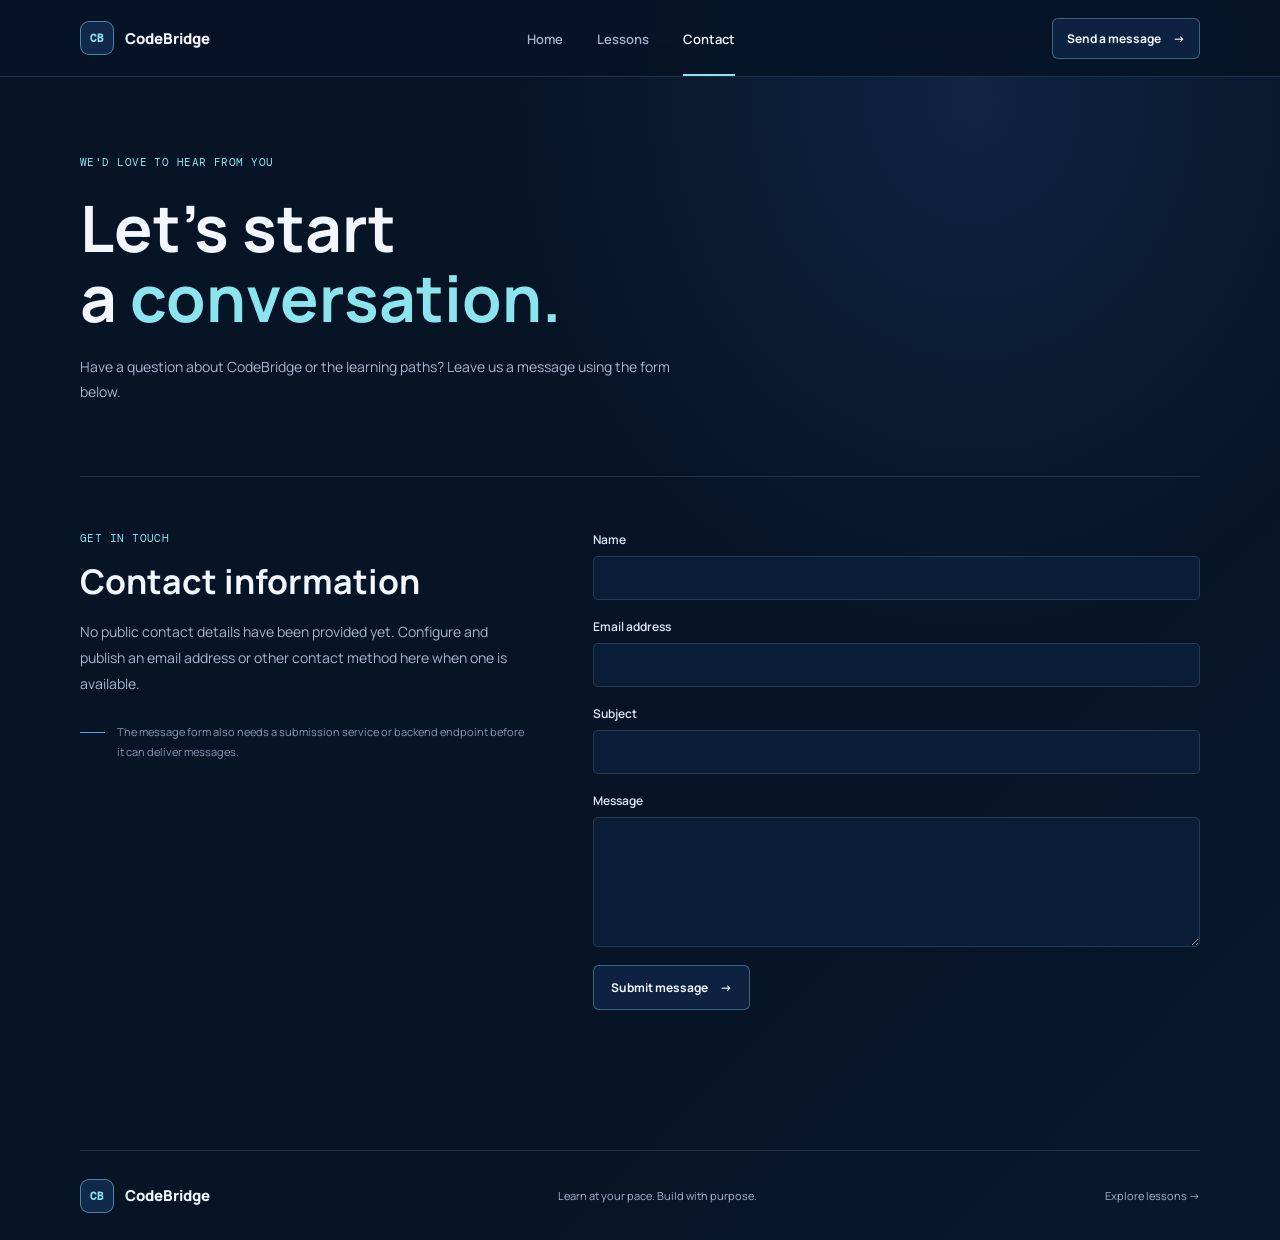
==== contact.html @ 67f144b0 "Describe your update" ====
<!DOCTYPE html>
<html lang="en">
<head>
    <meta charset="UTF-8">
    <meta name="viewport" content="width=device-width, initial-scale=1.0">
    <meta name="description" content="Get in touch with the CodeBridge team.">
    <link rel="stylesheet" href="codebridge.css">
    <script src="codebridge.js" defer></script>
    <title>Contact | CodeBridge</title>
</head>
<body>
    <header class="site-header">
        <nav class="navigation" aria-label="Main navigation">
            <a class="brand" href="index.html" aria-label="CodeBridge home">
                <span class="brand-mark" aria-hidden="true">CB</span>
                <span>CodeBridge</span>
            </a>
            <div class="nav-links">
                <a class="nav-link" href="index.html">Home</a>
                <a class="nav-link" href="lessons.html">Lessons</a>
                <a class="nav-link active" href="contact.html" aria-current="page">Contact</a>
            </div>
            <a class="nav-action" href="#contact-form">Send a message <span aria-hidden="true">&#8594;</span></a>
        </nav>
    </header>

    <main class="page-main contact-main">
        <section class="page-hero contact-hero" aria-labelledby="contact-title">
            <p class="eyebrow"><span class="status-dot"></span> WE'D LOVE TO HEAR FROM YOU</p>
            <h1 id="contact-title">Let's start<br>a <span>conversation.</span></h1>
            <p class="intro-copy">Have a question about CodeBridge or the learning paths? Leave us a message using the form below.</p>
        </section>

        <section class="contact-layout" aria-label="Contact information and message form">
            <div class="contact-info">
                <p class="eyebrow">GET IN TOUCH</p>
                <h2>Contact information</h2>
                <p>No public contact details have been provided yet. Configure and publish an email address or other contact method here when one is available.</p>
                <div class="setup-note"><span class="note-rule"></span><p>The message form also needs a submission service or backend endpoint before it can deliver messages.</p></div>
            </div>

            <form class="contact-form" id="contact-form" method="post">
                <div class="form-field">
                    <label for="name">Name</label>
                    <input id="name" name="name" type="text" autocomplete="name" required>
                </div>
                <div class="form-field">
                    <label for="email">Email address</label>
                    <input id="email" name="email" type="email" autocomplete="email" required>
                </div>
                <div class="form-field">
                    <label for="subject">Subject</label>
                    <input id="subject" name="subject" type="text" required>
                </div>
                <div class="form-field">
                    <label for="message">Message</label>
                    <textarea id="message" name="message" rows="5" required></textarea>
                </div>
                <button class="primary-link form-submit" type="submit">Submit message <span aria-hidden="true">&#8594;</span></button>
                <p class="form-status" id="form-status" role="status" aria-live="polite"></p>
            </form>
        </section>
    </main>

    <footer class="site-footer">
        <a class="brand" href="index.html"><span class="brand-mark" aria-hidden="true">CB</span><span>CodeBridge</span></a>
        <p>Learn at your pace. Build with purpose.</p>
        <a href="lessons.html">Explore lessons <span aria-hidden="true">&#8594;</span></a>
    </footer>
</body>
</html>
---- codebridge.css ----
@import url('https://fonts.googleapis.com/css2?family=DM+Mono:wght@400;500&family=Manrope:wght@400;500;600;700;800&display=swap');

:root {
	color-scheme: dark;
	--navy-950: #071426;
	--navy-900: #0a1b33;
	--navy-800: #102849;
	--blue-500: #5e9bff;
	--cyan-300: #8ce4ee;
	--ink: #f1f6ff;
	--muted: #a5b5cc;
	--line: rgba(181, 205, 236, 0.16);
}

* {
	box-sizing: border-box;
}

html {
	scroll-behavior: smooth;
}

body {
	min-width: 320px;
	margin: 0;
	color: var(--ink);
	background-color: var(--navy-950);
	background-image: radial-gradient(ellipse at 76% 8%, rgba(37, 88, 151, 0.24), transparent 33%), linear-gradient(135deg, transparent 70%, rgba(16, 40, 73, 0.22));
	font-family: 'Manrope', 'Segoe UI', sans-serif;
}

a {
	color: inherit;
	text-decoration: none;
}

.site-header {
	position: sticky;
	z-index: 2;
	top: 0;
	border-bottom: 1px solid var(--line);
	background: rgba(7, 20, 38, 0.92);
	backdrop-filter: blur(16px);
}

.navigation {
	display: flex;
	width: min(1120px, calc(100% - 64px));
	min-height: 76px;
	margin: 0 auto;
	align-items: center;
	justify-content: space-between;
	gap: 28px;
}

.brand {
	display: inline-flex;
	align-items: center;
	gap: 11px;
	font-size: 15px;
	font-weight: 800;
	white-space: nowrap;
}

.brand-mark {
	display: grid;
	width: 34px;
	height: 34px;
	place-items: center;
	border: 1px solid rgba(140, 228, 238, 0.5);
	border-radius: 9px;
	color: var(--cyan-300);
	background: var(--navy-800);
	font-family: 'DM Mono', monospace;
	font-size: 11px;
}

.nav-links {
	display: flex;
	align-items: center;
	gap: 34px;
}

.nav-link {
	position: relative;
	padding: 29px 0 27px;
	color: var(--muted);
	font-size: 13px;
	font-weight: 600;
	transition: color 160ms ease;
}

.nav-link:hover,
.nav-link.active {
	color: var(--ink);
}

.nav-link.active::after {
	position: absolute;
	right: 0;
	bottom: -1px;
	left: 0;
	height: 2px;
	background: var(--cyan-300);
	content: '';
}

.nav-action,
.primary-link {
	display: inline-flex;
	align-items: center;
	justify-content: center;
	gap: 12px;
	border: 1px solid rgba(140, 228, 238, 0.35);
	border-radius: 6px;
	color: var(--ink);
	background: rgba(16, 40, 73, 0.76);
	font-size: 12px;
	font-weight: 700;
	transition: border-color 160ms ease, background 160ms ease, transform 160ms ease;
}

.nav-action {
	padding: 11px 14px;
	white-space: nowrap;
}

.nav-action:hover,
.primary-link:hover {
	transform: translateY(-2px);
	border-color: var(--cyan-300);
	background: #17375d;
}

main {
	width: min(1120px, calc(100% - 64px));
	margin: 0 auto;
}

.intro {
	position: relative;
	display: flex;
	overflow: hidden;
	min-height: 480px;
	padding: 86px 0 76px;
	flex-direction: column;
	align-items: flex-start;
	justify-content: center;
	border-bottom: 1px solid var(--line);
}

.intro::after {
	position: absolute;
	top: 65px;
	right: 4%;
	width: min(32vw, 330px);
	aspect-ratio: 1;
	border: 1px solid rgba(94, 155, 255, 0.18);
	border-radius: 50%;
	background: repeating-linear-gradient(0deg, transparent 0 27px, rgba(140, 228, 238, 0.07) 28px 29px), repeating-linear-gradient(90deg, transparent 0 27px, rgba(140, 228, 238, 0.07) 28px 29px);
	content: '';
	mask-image: radial-gradient(circle, #000 0 60%, transparent 61%);
	pointer-events: none;
}

.eyebrow {
	margin: 0;
	color: var(--cyan-300);
	font-family: 'DM Mono', monospace;
	font-size: 11px;
	letter-spacing: 0.04em;
}

.intro > .eyebrow {
	display: flex;
	align-items: center;
	gap: 10px;
	margin-bottom: 24px;
	color: #b9c9df;
	font-family: 'Manrope', 'Segoe UI', sans-serif;
	font-size: 12px;
}

.status-dot {
	width: 7px;
	height: 7px;
	border-radius: 50%;
	background: var(--cyan-300);
	box-shadow: 0 0 14px rgba(140, 228, 238, 0.7);
}

h1,
h2,
p {
	margin-top: 0;
}

h1 {
	z-index: 1;
	margin-bottom: 20px;
	font-size: clamp(42px, 6vw, 70px);
	line-height: 1.08;
	font-weight: 700;
}

h1 span,
.about-section p span {
	color: var(--cyan-300);
}

.intro-copy {
	z-index: 1;
	max-width: 470px;
	margin-bottom: 27px;
	color: var(--muted);
	font-size: 14px;
	line-height: 1.8;
}

.primary-link {
	z-index: 1;
	padding: 14px 17px;
}

.intro-note {
	display: flex;
	margin-top: 48px;
	align-items: center;
	gap: 12px;
	color: #8194af;
	font-size: 11px;
}

.note-rule {
	width: 28px;
	height: 1px;
	background: var(--blue-500);
}

.learning-section {
	display: grid;
	padding: 66px 0 70px;
	grid-template-columns: 0.8fr 1.2fr;
	gap: 64px;
}

.section-heading .eyebrow {
	margin-bottom: 13px;
}

h2 {
	margin-bottom: 0;
	font-size: 27px;
	line-height: 1.3;
}

.topic-list {
	border-top: 1px solid var(--line);
}

.topic {
	display: grid;
	min-height: 91px;
	padding: 18px 0;
	align-items: center;
	grid-template-columns: 42px 1fr 20px;
	gap: 13px;
	border-bottom: 1px solid var(--line);
}

.topic-number,
.topic-arrow {
	color: var(--cyan-300);
	font-family: 'DM Mono', monospace;
	font-size: 11px;
}

.topic-text {
	display: grid;
	gap: 6px;
}

.topic-text strong {
	font-size: 13px;
	font-weight: 700;
}

.topic-text > span {
	color: var(--muted);
	font-size: 11px;
	line-height: 1.6;
}

.topic-arrow {
	transition: transform 160ms ease;
}

.topic:hover .topic-arrow {
	transform: translate(2px, -2px);
}

.about-section {
	display: flex;
	min-height: 126px;
	padding: 25px 0;
	align-items: center;
	gap: 22px;
	border-top: 1px solid var(--line);
}

.about-mark {
	color: var(--blue-500);
	font-family: 'DM Mono', monospace;
	font-size: 25px;
}

.about-section p {
	margin: 0;
	color: #c2cee0;
	font-size: 14px;
}

@media (max-width: 700px) {
	.navigation,
	main {
		width: min(100% - 36px, 540px);
	}

	.navigation {
		min-height: 68px;
		flex-wrap: wrap;
		gap: 0 18px;
	}

	.brand {
		margin-right: auto;
	}

	.nav-action {
		display: none;
	}

	.nav-links {
		gap: 20px;
	}

	.nav-link {
		padding: 25px 0 23px;
		font-size: 12px;
	}

	.intro {
		min-height: 440px;
		padding: 72px 0 60px;
	}

	.intro::after {
		top: 75px;
		right: -4%;
		width: 48vw;
		opacity: 0.65;
	}

	.learning-section {
		padding: 48px 0;
		grid-template-columns: 1fr;
		gap: 28px;
	}
}

@media (max-width: 420px) {
	.navigation,
	main {
		width: calc(100% - 28px);
	}

	.brand {
		font-size: 13px;
	}

	.brand-mark {
		width: 30px;
		height: 30px;
	}

	.nav-links {
		gap: 14px;
	}

	.nav-link {
		font-size: 11px;
	}

	.intro::after {
		right: -10%;
		opacity: 0.4;
	}

	.topic {
		grid-template-columns: 28px 1fr 16px;
		gap: 8px;
	}
}

/* Shared page content */
.page-main {
	padding-bottom: 30px;
}

.home-hero {
	min-height: 500px;
}

.home-section {
	padding: 70px 0;
	border-bottom: 1px solid var(--line);
}

.home-section.about-section {
	display: grid;
	min-height: auto;
	grid-template-columns: 1fr auto;
	gap: 48px;
}

.home-section-copy {
	max-width: 700px;
}

.home-section-copy .eyebrow,
.section-heading .eyebrow {
	margin-bottom: 14px;
}

.home-section-copy h2,
.section-heading h2,
.contact-info h2 {
	max-width: 600px;
	margin-bottom: 16px;
	font-size: clamp(25px, 3vw, 34px);
}

.home-section-copy > p:last-child,
.section-intro,
.contact-info > p:not(.eyebrow) {
	max-width: 680px;
	margin-bottom: 0;
	color: var(--muted);
	font-size: 14px;
	line-height: 1.85;
}

.about-mark {
	align-self: center;
	font-size: 48px;
}

.offerings-section .section-heading {
	margin-bottom: 30px;
}

.feature-grid,
.lesson-grid {
	display: grid;
	grid-template-columns: repeat(3, minmax(0, 1fr));
	gap: 16px;
}

.feature-card,
.lesson-card {
	padding: 24px;
	border: 1px solid var(--line);
	border-radius: 8px;
	background: rgba(16, 40, 73, 0.42);
	transition: border-color 160ms ease, transform 160ms ease, background 160ms ease;
}

.feature-card:hover,
.lesson-card:hover {
	transform: translateY(-3px);
	border-color: rgba(140, 228, 238, 0.48);
	background: rgba(16, 40, 73, 0.72);
}

.feature-number,
.lesson-level {
	color: var(--cyan-300);
	font-family: 'DM Mono', monospace;
	font-size: 11px;
	letter-spacing: 0.06em;
}

.feature-card h3,
.lesson-card h3 {
	margin: 21px 0 10px;
	font-size: 16px;
}

.feature-card p,
.lesson-card p {
	margin: 0;
	color: var(--muted);
	font-size: 12px;
	line-height: 1.8;
}

.paths-section .section-heading {
	margin-bottom: 12px;
}

.path-list {
	display: flex;
	margin-top: 25px;
	flex-wrap: wrap;
	gap: 10px;
}

.path-chip {
	display: inline-flex;
	min-height: 43px;
	padding: 0 15px;
	align-items: center;
	gap: 15px;
	border: 1px solid var(--line);
	border-radius: 6px;
	color: var(--ink);
	background: rgba(16, 40, 73, 0.5);
	font-size: 12px;
	font-weight: 700;
	transition: border-color 160ms ease, background 160ms ease;
}

.path-chip:hover {
	border-color: var(--cyan-300);
	background: var(--navy-800);
}

.path-chip span,
.benefit-row span {
	color: var(--cyan-300);
	font-family: 'DM Mono', monospace;
}

.benefit-row {
	display: grid;
	grid-template-columns: repeat(3, minmax(0, 1fr));
	gap: 20px;
}

.benefit-row p {
	margin: 0;
	color: #c2cee0;
	font-size: 13px;
	line-height: 1.8;
}

.benefit-row span {
	display: block;
	margin-bottom: 10px;
	font-size: 11px;
}

.callout-section {
	display: flex;
	margin: 42px 0 60px;
	padding: 32px;
	align-items: center;
	justify-content: space-between;
	gap: 24px;
	border: 1px solid rgba(140, 228, 238, 0.24);
	border-radius: 8px;
	background: linear-gradient(110deg, rgba(16, 40, 73, 0.9), rgba(10, 27, 51, 0.65));
}

.callout-section h2 {
	margin: 12px 0 8px;
	font-size: clamp(22px, 3vw, 30px);
}

.callout-section > div > p:last-child {
	margin: 0;
	color: var(--muted);
	font-size: 13px;
}

.site-footer {
	display: flex;
	width: min(1120px, calc(100% - 64px));
	min-height: 90px;
	margin: 0 auto;
	align-items: center;
	justify-content: space-between;
	gap: 20px;
	border-top: 1px solid var(--line);
}

.site-footer p,
.site-footer > a:last-child {
	margin: 0;
	color: var(--muted);
	font-size: 11px;
}

.site-footer > a:last-child:hover {
	color: var(--cyan-300);
}

.page-hero {
	position: relative;
	overflow: hidden;
	padding: 78px 0 60px;
	border-bottom: 1px solid var(--line);
}

.page-hero h1 {
	position: relative;
	z-index: 1;
	margin: 24px 0 20px;
	font-size: clamp(42px, 6vw, 64px);
	line-height: 1.1;
}

.page-hero h1 span {
	color: var(--cyan-300);
}

.page-hero .intro-copy {
	max-width: 600px;
}

.subject-nav {
	position: sticky;
	z-index: 1;
	top: 76px;
	display: flex;
	margin: 0;
	padding: 14px 0;
	flex-wrap: wrap;
	gap: 10px;
	border-bottom: 1px solid var(--line);
	background: rgba(7, 20, 38, 0.94);
	backdrop-filter: blur(16px);
}

.subject-nav a {
	padding: 8px 12px;
	border: 1px solid transparent;
	border-radius: 5px;
	color: var(--muted);
	font-size: 12px;
	transition: color 160ms ease, border-color 160ms ease;
}

.subject-nav a:hover {
	border-color: var(--line);
	color: var(--cyan-300);
}

.lesson-subject {
	padding: 54px 0 36px;
	border-bottom: 1px solid var(--line);
	scroll-margin-top: 135px;
}

.subject-heading {
	display: grid;
	margin-bottom: 22px;
	grid-template-columns: minmax(160px, 0.65fr) 1fr;
	align-items: end;
	column-gap: 28px;
}

.subject-heading .eyebrow {
	grid-column: 1 / -1;
	margin-bottom: 9px;
}

.subject-heading h2 {
	margin: 0;
	font-size: 28px;
}

.subject-heading > p:last-child {
	max-width: 460px;
	margin: 0;
	color: var(--muted);
	font-size: 12px;
	line-height: 1.7;
}

.lesson-card {
	display: flex;
	min-height: 245px;
	flex-direction: column;
	align-items: flex-start;
}

.lesson-card h3 {
	margin-top: 19px;
}

.lesson-card p {
	margin-bottom: 22px;
}

.lesson-button {
	display: inline-flex;
	margin-top: auto;
	align-items: center;
	gap: 10px;
	color: var(--cyan-300);
	font-size: 12px;
	font-weight: 700;
}

.lesson-button span {
	transition: transform 160ms ease;
}

.lesson-button:hover span {
	transform: translateX(3px);
}

.lesson-placeholders {
	display: grid;
	margin-top: 12px;
	gap: 8px;
}

.lesson-placeholders details {
	border: 1px solid var(--line);
	border-radius: 6px;
	background: rgba(7, 20, 38, 0.55);
	scroll-margin-top: 150px;
}

.lesson-placeholders summary {
	display: flex;
	padding: 13px 16px;
	align-items: center;
	justify-content: space-between;
	gap: 15px;
	color: #dce8f8;
	cursor: pointer;
	font-size: 12px;
	font-weight: 700;
}

.lesson-placeholders summary span {
	color: var(--muted);
	font-size: 10px;
	font-weight: 400;
}

.lesson-placeholders details > p {
	margin: 0;
	padding: 0 16px 15px;
	color: var(--muted);
	font-size: 12px;
	line-height: 1.7;
}

.contact-main {
	min-height: calc(100vh - 168px);
}

.contact-hero {
	padding-bottom: 45px;
}

.contact-layout {
	display: grid;
	padding: 54px 0 74px;
	grid-template-columns: 0.85fr 1.15fr;
	gap: 64px;
}

.contact-info h2 {
	margin-top: 14px;
}

.setup-note {
	display: flex;
	margin-top: 25px;
	align-items: flex-start;
	gap: 12px;
}

.setup-note .note-rule {
	margin-top: 10px;
	flex: 0 0 25px;
}

.setup-note p {
	margin: 0;
	color: #8499b5;
	font-size: 11px;
	line-height: 1.8;
}

.contact-form {
	display: grid;
	gap: 18px;
}

.form-field {
	display: grid;
	gap: 8px;
}

.form-field label {
	color: #dce8f8;
	font-size: 12px;
	font-weight: 600;
}

.form-field input,
.form-field textarea {
	width: 100%;
	padding: 12px 13px;
	border: 1px solid var(--line);
	border-radius: 5px;
	outline: none;
	color: var(--ink);
	background: rgba(16, 40, 73, 0.48);
	font: inherit;
	font-size: 13px;
	transition: border-color 160ms ease, box-shadow 160ms ease;
}

.form-field input:focus,
.form-field textarea:focus {
	border-color: var(--cyan-300);
	box-shadow: 0 0 0 3px rgba(140, 228, 238, 0.1);
}

.form-field textarea {
	min-height: 130px;
	resize: vertical;
}

.form-submit {
	justify-self: start;
	padding: 13px 17px;
	cursor: pointer;
	font-family: inherit;
}

.form-status {
	min-height: 1.5em;
	margin: 0;
	color: var(--cyan-300);
	font-size: 12px;
	line-height: 1.6;
}

:focus-visible {
	outline: 2px solid var(--cyan-300);
	outline-offset: 3px;
}

@media (max-width: 700px) {
	.home-section,
	.lesson-subject {
		padding: 48px 0;
	}

	.home-section.about-section {
		grid-template-columns: 1fr;
		gap: 18px;
	}

	.about-mark {
		justify-self: start;
		font-size: 32px;
	}

	.feature-grid,
	.benefit-row,
	.lesson-grid {
		grid-template-columns: 1fr;
	}

	.feature-card {
		padding: 20px;
	}

	.callout-section {
		margin: 30px 0 42px;
		padding: 24px;
		align-items: flex-start;
		flex-direction: column;
	}

	.site-footer {
		width: min(100% - 36px, 540px);
		min-height: 110px;
		flex-wrap: wrap;
		padding: 18px 0;
	}

	.subject-nav {
		top: 68px;
	}

	.subject-heading {
		grid-template-columns: 1fr;
		gap: 8px;
	}

	.lesson-card {
		min-height: 210px;
	}

	.contact-layout {
		padding: 42px 0 55px;
		grid-template-columns: 1fr;
		gap: 34px;
	}
}

@media (max-width: 420px) {
	.site-footer {
		width: calc(100% - 28px);
	}

	.site-footer p {
		order: 1;
		width: 100%;
	}

	.page-hero {
		padding-top: 58px;
	}

	.subject-nav {
		gap: 3px;
	}

	.subject-nav a {
		padding: 8px;
		font-size: 11px;
	}

	.lesson-placeholders summary {
		align-items: flex-start;
		flex-direction: column;
		gap: 5px;
	}
}

@media (prefers-reduced-motion: reduce) {
	* {
		scroll-behavior: auto !important;
		transition-duration: 0.01ms !important;
	}
}
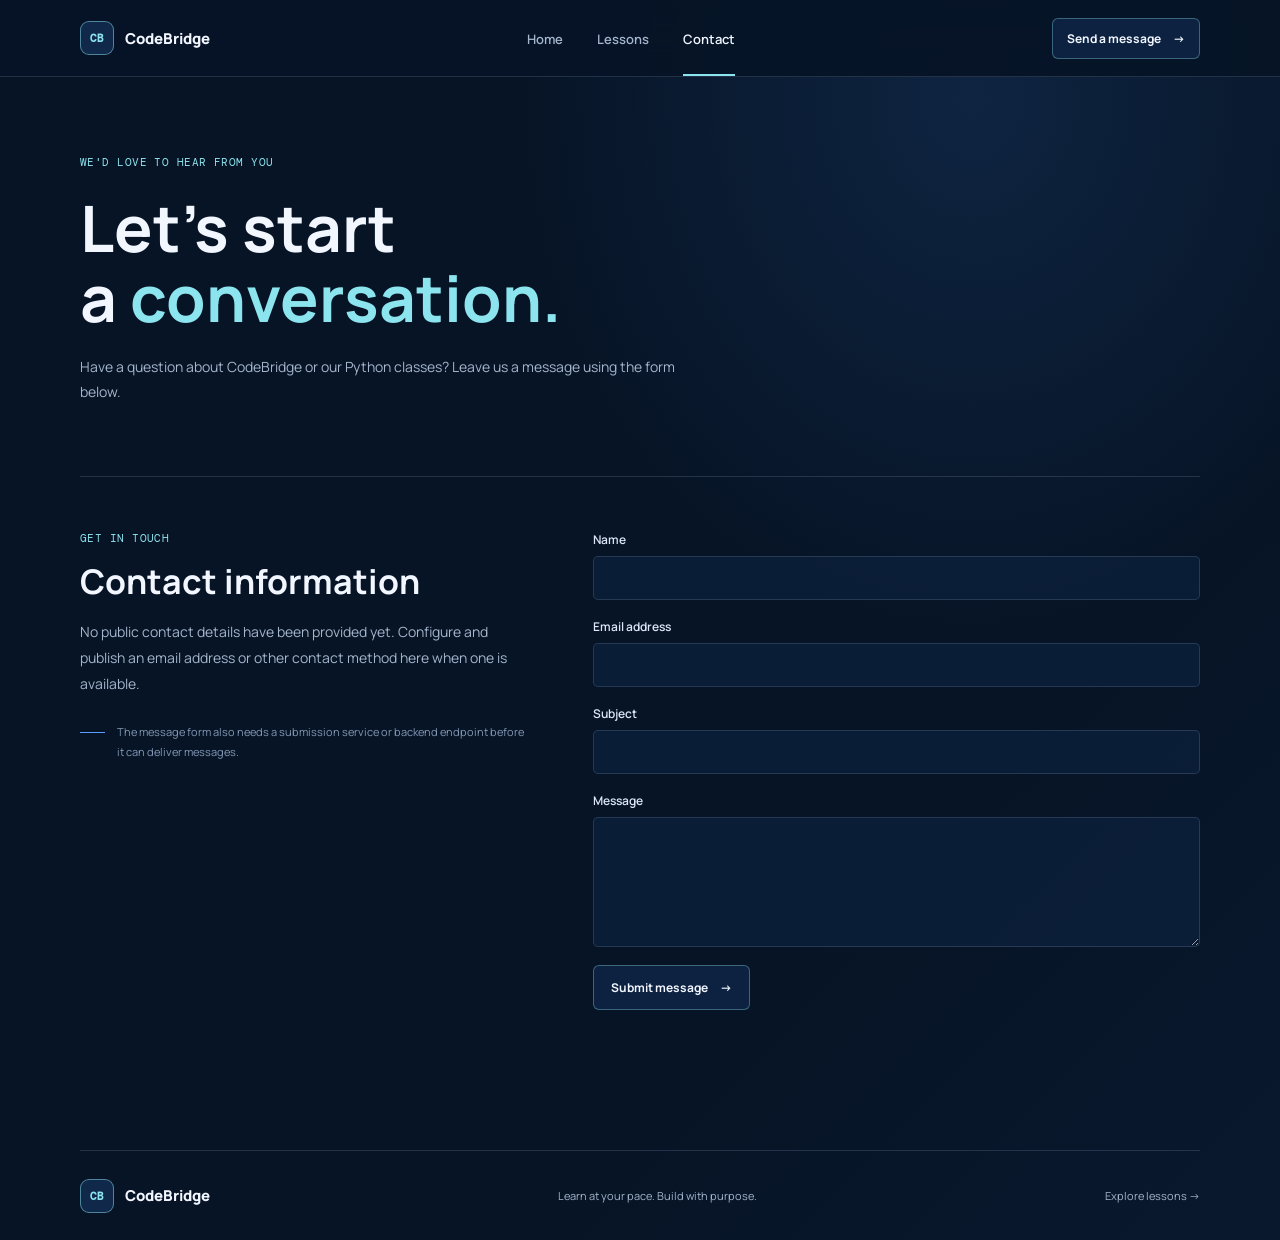
==== commit 31c25df3: "Describe your update" ====
--- a/contact.html
+++ b/contact.html
@@ -3,7 +3,7 @@
 <head>
     <meta charset="UTF-8">
     <meta name="viewport" content="width=device-width, initial-scale=1.0">
-    <meta name="description" content="Get in touch with the CodeBridge team.">
+    <meta name="description" content="Get in touch with the CodeBridge team about Python classes.">
     <link rel="stylesheet" href="codebridge.css">
     <script src="codebridge.js" defer></script>
     <title>Contact | CodeBridge</title>
@@ -28,7 +28,7 @@
         <section class="page-hero contact-hero" aria-labelledby="contact-title">
             <p class="eyebrow"><span class="status-dot"></span> WE'D LOVE TO HEAR FROM YOU</p>
             <h1 id="contact-title">Let's start<br>a <span>conversation.</span></h1>
-            <p class="intro-copy">Have a question about CodeBridge or the learning paths? Leave us a message using the form below.</p>
+            <p class="intro-copy">Have a question about CodeBridge or our Python classes? Leave us a message using the form below.</p>
         </section>
 
         <section class="contact-layout" aria-label="Contact information and message form">
--- a/codebridge.css
+++ b/codebridge.css
@@ -955,3 +955,482 @@
 		transition-duration: 0.01ms !important;
 	}
 }
+
+/* Python-focused homepage and class filters */
+.home-hero {
+	display: grid;
+	min-height: 550px;
+	padding: 76px 0;
+	grid-template-columns: minmax(0, 1.2fr) minmax(280px, 0.8fr);
+	align-items: center;
+	gap: clamp(35px, 7vw, 90px);
+}
+
+.hero-content {
+	position: relative;
+	z-index: 1;
+}
+
+.hero-content h1 {
+	margin: 22px 0;
+	font-size: clamp(46px, 6.4vw, 72px);
+	letter-spacing: -0.045em;
+	line-height: 1.08;
+}
+
+.hero-content .intro-copy {
+	max-width: 500px;
+	font-size: 15px;
+}
+
+.hero-actions {
+	display: flex;
+	align-items: center;
+	flex-wrap: wrap;
+	gap: 20px;
+}
+
+.secondary-link,
+.text-link {
+	display: inline-flex;
+	align-items: center;
+	gap: 8px;
+	color: #c2cee0;
+	font-size: 12px;
+	font-weight: 700;
+	transition: color 160ms ease;
+}
+
+.secondary-link:hover,
+.text-link:hover {
+	color: var(--cyan-300);
+}
+
+.hero-actions .primary-link {
+	padding: 14px 17px;
+}
+
+.hero-content .intro-note {
+	margin-top: 34px;
+}
+
+.hero-code {
+	position: relative;
+	z-index: 1;
+	padding: 20px 22px 17px;
+	border: 1px solid rgba(140, 228, 238, 0.2);
+	border-radius: 9px;
+	background: linear-gradient(145deg, rgba(16, 40, 73, 0.93), rgba(7, 20, 38, 0.94));
+	box-shadow: 0 24px 65px rgba(0, 0, 0, 0.2);
+}
+
+.hero-code::before {
+	position: absolute;
+	z-index: -1;
+	inset: -12px;
+	border: 1px solid rgba(94, 155, 255, 0.12);
+	border-radius: 13px;
+	content: '';
+}
+
+.code-window-bar {
+	display: flex;
+	padding-bottom: 17px;
+	align-items: center;
+	gap: 6px;
+	border-bottom: 1px solid var(--line);
+}
+
+.code-window-bar > span:not(:last-child) {
+	width: 7px;
+	height: 7px;
+	border-radius: 50%;
+	background: #54708f;
+}
+
+.code-window-bar > span:first-child {
+	background: #f08b82;
+}
+
+.code-window-bar > span:nth-child(2) {
+	background: #efc16e;
+}
+
+.code-window-bar > span:nth-child(3) {
+	background: #7cc99c;
+}
+
+.code-window-bar > span:last-child {
+	margin-left: auto;
+	color: var(--muted);
+	font-family: 'DM Mono', monospace;
+	font-size: 10px;
+}
+
+.hero-code pre {
+	overflow-x: auto;
+	margin: 20px 0;
+	color: #dce8f8;
+	font-family: 'DM Mono', monospace;
+	font-size: clamp(10px, 1.1vw, 12px);
+	line-height: 2;
+}
+
+.code-purple {
+	color: #c9a1ff;
+}
+
+.code-cyan {
+	color: var(--cyan-300);
+}
+
+.code-green {
+	color: #a6dcae;
+}
+
+.hero-code > p {
+	display: flex;
+	margin: 0;
+	align-items: center;
+	gap: 9px;
+	color: var(--muted);
+	font-size: 10px;
+}
+
+.hero-code .status-dot {
+	width: 6px;
+	height: 6px;
+}
+
+.about-stat {
+	display: flex;
+	width: 170px;
+	min-height: 130px;
+	padding: 20px;
+	align-items: flex-start;
+	flex-direction: column;
+	justify-content: space-between;
+	border: 1px solid var(--line);
+	border-radius: 8px;
+	background: rgba(16, 40, 73, 0.42);
+}
+
+.about-stat > span {
+	color: var(--cyan-300);
+	font-family: 'DM Mono', monospace;
+	font-size: 28px;
+}
+
+.about-stat p {
+	margin: 0;
+	color: var(--muted);
+	font-size: 10px;
+	line-height: 1.7;
+}
+
+.about-stat strong {
+	color: var(--ink);
+	font-size: 12px;
+}
+
+.section-heading-row {
+	display: flex;
+	margin-bottom: 32px;
+	align-items: flex-end;
+	justify-content: space-between;
+	gap: 30px;
+}
+
+.section-heading-row .section-intro {
+	max-width: 390px;
+}
+
+.feature-card {
+	min-height: 190px;
+	padding: 26px;
+}
+
+.feature-card h3 {
+	margin-top: 25px;
+}
+
+.path-section {
+	display: grid;
+	grid-template-columns: 0.85fr 1.15fr;
+	gap: clamp(40px, 8vw, 100px);
+}
+
+.path-copy h2 {
+	margin: 13px 0;
+	font-size: clamp(28px, 3.5vw, 38px);
+	line-height: 1.25;
+}
+
+.path-copy > p:not(.eyebrow) {
+	max-width: 400px;
+	margin-bottom: 23px;
+	color: var(--muted);
+	font-size: 13px;
+	line-height: 1.8;
+}
+
+.path-steps {
+	margin: 0;
+	padding: 0;
+	list-style: none;
+	border-top: 1px solid var(--line);
+}
+
+.path-steps li {
+	display: grid;
+	min-height: 82px;
+	padding: 17px 0;
+	align-items: center;
+	grid-template-columns: 35px 1fr 20px;
+	gap: 13px;
+	border-bottom: 1px solid var(--line);
+}
+
+.path-steps li > span:first-child,
+.path-step-arrow {
+	color: var(--cyan-300);
+	font-family: 'DM Mono', monospace;
+	font-size: 11px;
+}
+
+.path-steps strong {
+	font-size: 13px;
+}
+
+.path-steps p {
+	margin: 5px 0 0;
+	color: var(--muted);
+	font-size: 11px;
+	line-height: 1.6;
+}
+
+.quick-check {
+	display: grid;
+	grid-template-columns: 0.9fr 1.1fr;
+	align-items: center;
+	gap: 50px;
+}
+
+.quick-check h2 {
+	margin: 14px 0 10px;
+	font-size: clamp(23px, 3vw, 31px);
+}
+
+.quick-check h2 code {
+	color: var(--cyan-300);
+	font-family: 'DM Mono', monospace;
+	font-size: 0.8em;
+}
+
+.quick-check > div:first-child > p:last-child {
+	margin: 0;
+	color: var(--muted);
+	font-size: 12px;
+}
+
+.quiz-options {
+	display: grid;
+	gap: 9px;
+}
+
+.quiz-option {
+	width: 100%;
+	padding: 13px 15px;
+	border: 1px solid var(--line);
+	border-radius: 6px;
+	color: #dce8f8;
+	background: rgba(16, 40, 73, 0.42);
+	cursor: pointer;
+	font: inherit;
+	font-size: 12px;
+	text-align: left;
+	transition: border-color 160ms ease, background 160ms ease, transform 160ms ease;
+}
+
+.quiz-option:hover {
+	transform: translateX(3px);
+	border-color: rgba(140, 228, 238, 0.5);
+}
+
+.quiz-option.selected {
+	border-color: var(--cyan-300);
+	background: rgba(16, 40, 73, 0.9);
+}
+
+.quiz-feedback {
+	min-height: 1.5em;
+	margin: 3px 0 0;
+	color: var(--muted);
+	font-size: 11px;
+	line-height: 1.6;
+}
+
+.quiz-feedback.is-correct {
+	color: var(--cyan-300);
+}
+
+.quiz-feedback.is-incorrect {
+	color: #f1ba86;
+}
+
+.class-catalog {
+	padding: 58px 0 30px;
+	scroll-margin-top: 95px;
+}
+
+.catalog-heading {
+	display: flex;
+	margin-bottom: 27px;
+	align-items: flex-end;
+	justify-content: space-between;
+	gap: 30px;
+}
+
+.catalog-heading .eyebrow {
+	margin-bottom: 10px;
+}
+
+.catalog-heading h2 {
+	font-size: clamp(25px, 3vw, 34px);
+}
+
+.catalog-heading > p {
+	max-width: 380px;
+	margin: 0;
+	color: var(--muted);
+	font-size: 12px;
+	line-height: 1.8;
+}
+
+.level-filters {
+	display: flex;
+	margin-bottom: 22px;
+	align-items: center;
+	flex-wrap: wrap;
+	gap: 8px;
+}
+
+.level-filter {
+	display: inline-flex;
+	min-height: 38px;
+	padding: 0 12px;
+	align-items: center;
+	gap: 10px;
+	border: 1px solid var(--line);
+	border-radius: 5px;
+	color: var(--muted);
+	background: transparent;
+	cursor: pointer;
+	font: inherit;
+	font-size: 11px;
+	transition: color 160ms ease, border-color 160ms ease, background 160ms ease;
+}
+
+.level-filter span {
+	color: var(--cyan-300);
+	font-family: 'DM Mono', monospace;
+	font-size: 10px;
+}
+
+.level-filter:hover,
+.level-filter.active {
+	border-color: rgba(140, 228, 238, 0.45);
+	color: var(--ink);
+	background: rgba(16, 40, 73, 0.68);
+}
+
+.filter-status {
+	margin: 0 0 0 auto;
+	color: var(--muted);
+	font-size: 10px;
+}
+
+.class-grid {
+	grid-template-columns: repeat(3, minmax(0, 1fr));
+}
+
+.class-grid .lesson-card {
+	min-height: 230px;
+}
+
+.class-grid .lesson-card.is-hidden {
+	display: none;
+}
+
+.class-callout {
+	margin-top: 35px;
+}
+
+@media (max-width: 700px) {
+	.home-hero {
+		min-height: auto;
+		padding: 64px 0 50px;
+		grid-template-columns: 1fr;
+		gap: 34px;
+	}
+
+	.hero-code {
+		width: min(100%, 430px);
+		margin-bottom: 8px;
+	}
+
+	.section-heading-row,
+	.catalog-heading {
+		align-items: flex-start;
+		flex-direction: column;
+		gap: 12px;
+	}
+
+	.path-section,
+	.quick-check {
+		grid-template-columns: 1fr;
+		gap: 26px;
+	}
+
+	.about-stat {
+		width: 100%;
+		min-height: 90px;
+		flex-direction: row;
+		align-items: center;
+	}
+
+	.class-grid {
+		grid-template-columns: 1fr;
+	}
+
+	.class-grid .lesson-card {
+		min-height: 200px;
+	}
+
+	.filter-status {
+		width: 100%;
+		margin: 5px 0 0;
+	}
+}
+
+@media (max-width: 420px) {
+	.hero-content h1 {
+		font-size: clamp(42px, 12vw, 52px);
+	}
+
+	.hero-actions {
+		align-items: flex-start;
+		flex-direction: column;
+		gap: 15px;
+	}
+
+	.level-filters {
+		gap: 6px;
+	}
+
+	.level-filter {
+		padding: 0 9px;
+		gap: 7px;
+		font-size: 10px;
+	}
+}
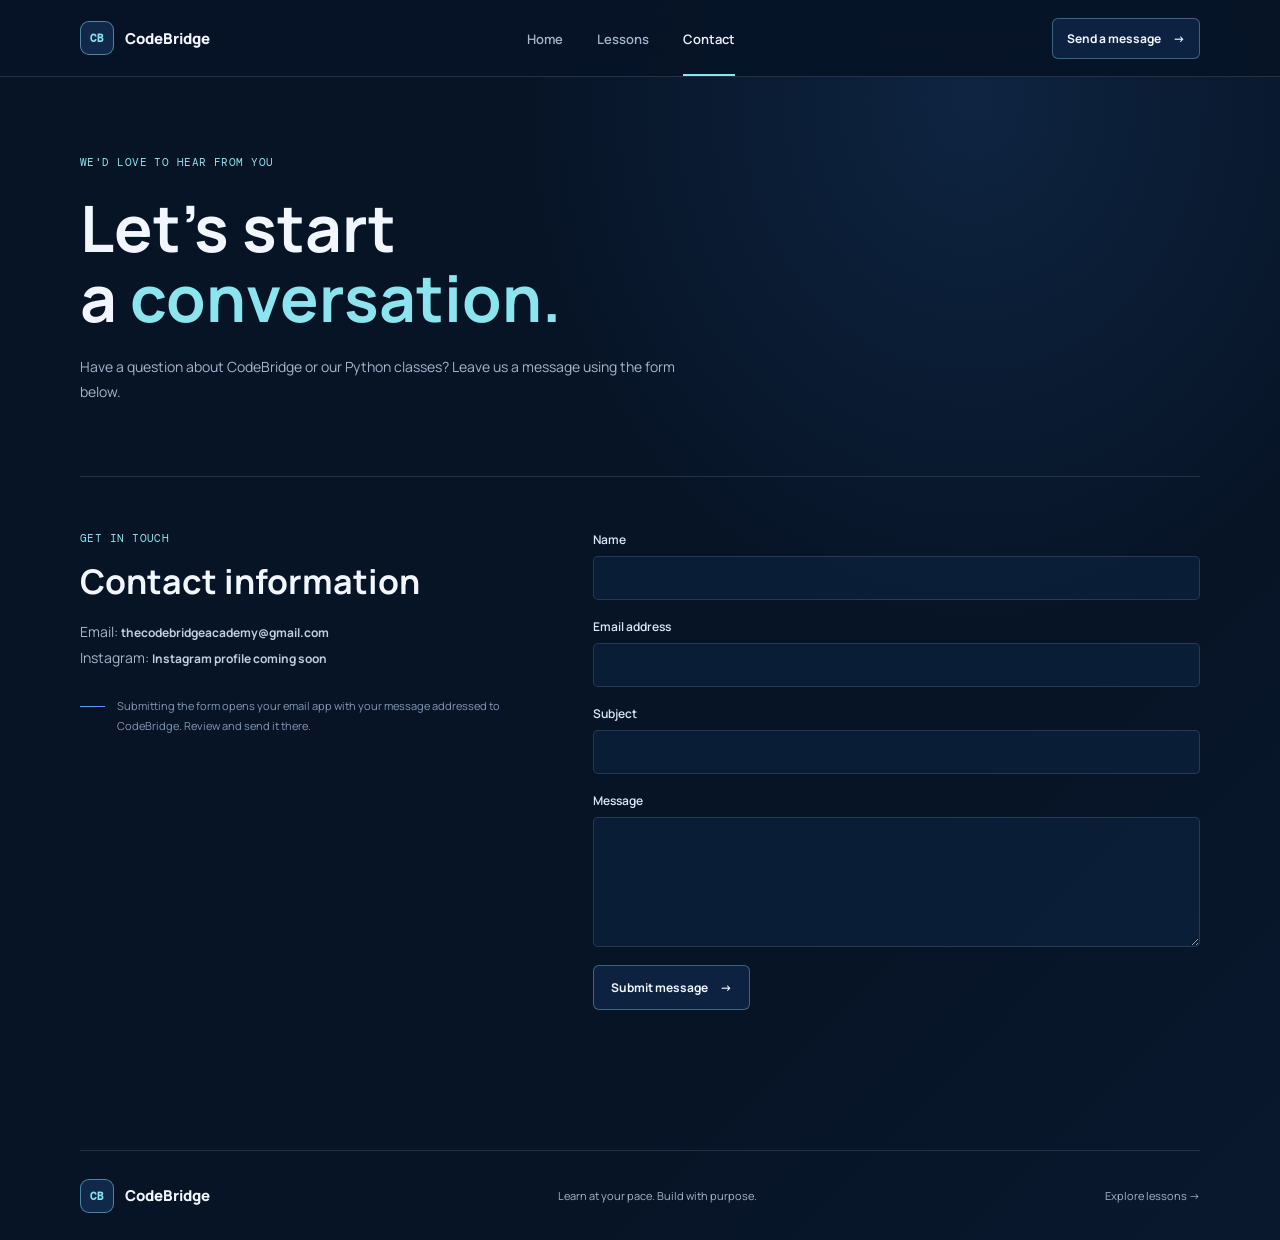
==== commit 92586134: "Describe your update" ====
--- a/contact.html
+++ b/contact.html
@@ -35,8 +35,9 @@
             <div class="contact-info">
                 <p class="eyebrow">GET IN TOUCH</p>
                 <h2>Contact information</h2>
-                <p>No public contact details have been provided yet. Configure and publish an email address or other contact method here when one is available.</p>
-                <div class="setup-note"><span class="note-rule"></span><p>The message form also needs a submission service or backend endpoint before it can deliver messages.</p></div>
+                <p>Email: <a class="text-link" href="mailto:thecodebridgeacademy@gmail.com">thecodebridgeacademy@gmail.com</a></p>
+                <p>Instagram: <a class="text-link" href="https://www.instagram.com/" aria-label="CodeBridge Instagram profile coming soon">Instagram profile coming soon</a></p>
+                <div class="setup-note"><span class="note-rule"></span><p>Submitting the form opens your email app with your message addressed to CodeBridge. Review and send it there.</p></div>
             </div>
 
             <form class="contact-form" id="contact-form" method="post">
